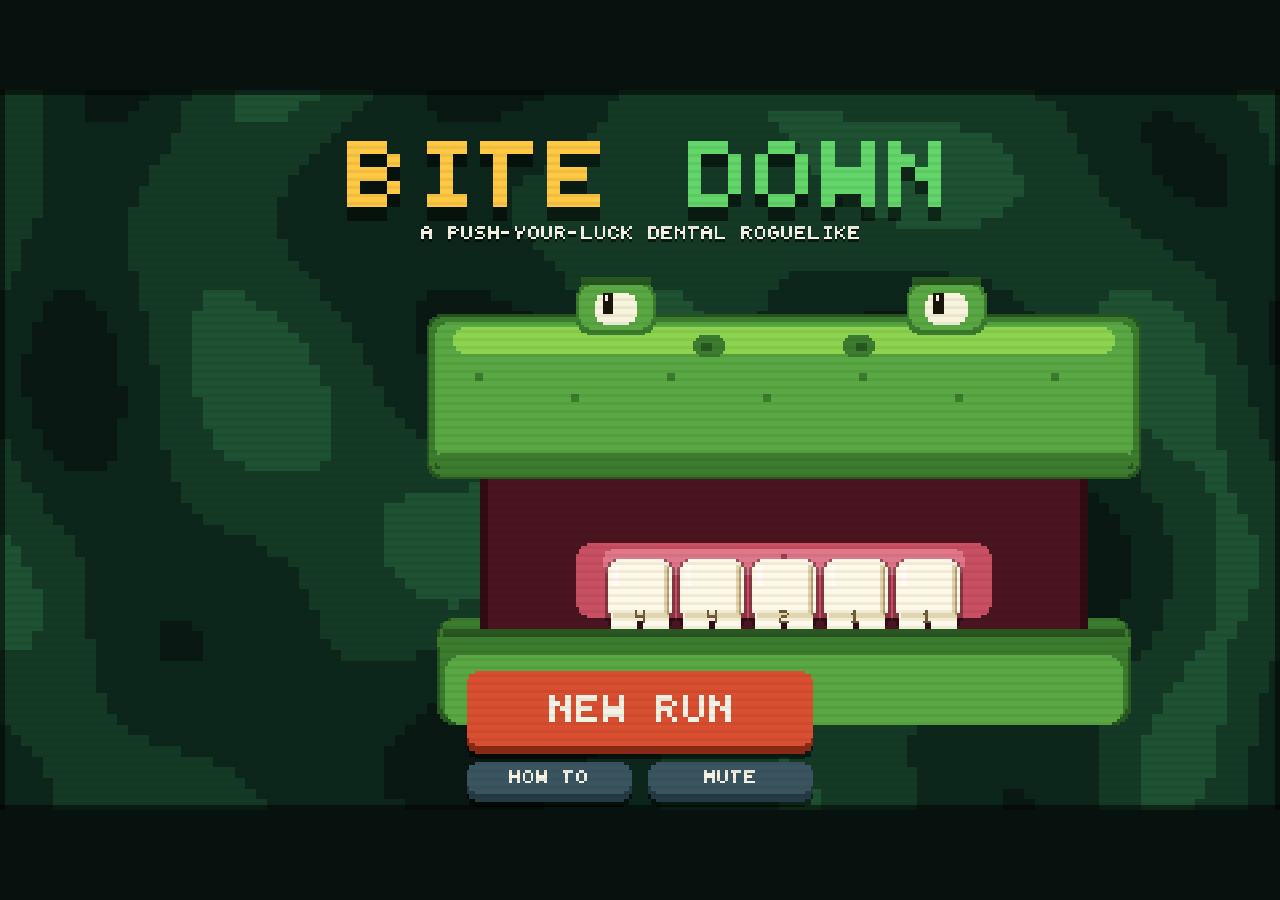
==== index.html @ 1cf37277 "Add Bite Down: push-your-luck croc-dentist roguelike (Balatro-style) Core game: click croc teeth for" ====
<!DOCTYPE html>
<html lang="en">
<head>
<meta charset="utf-8">
<title>BITE DOWN</title>
<meta name="viewport" content="width=device-width, initial-scale=1, maximum-scale=1, user-scalable=no">
<link rel="icon" href="data:image/svg+xml,<svg xmlns=%22http://www.w3.org/2000/svg%22 viewBox=%220 0 100 100%22><text y=%22.9em%22 font-size=%2290%22>🐊</text></svg>">
<style>
  html,body{margin:0;padding:0;height:100%;background:#07120e;overflow:hidden;}
  body{display:flex;align-items:center;justify-content:center;}
  canvas{image-rendering:pixelated;image-rendering:crisp-edges;display:block;}
  *{user-select:none;-webkit-user-select:none;touch-action:manipulation;}
</style>
</head>
<body>
<canvas id="game" width="480" height="270"></canvas>
<script src="game.js"></script>
</body>
</html>
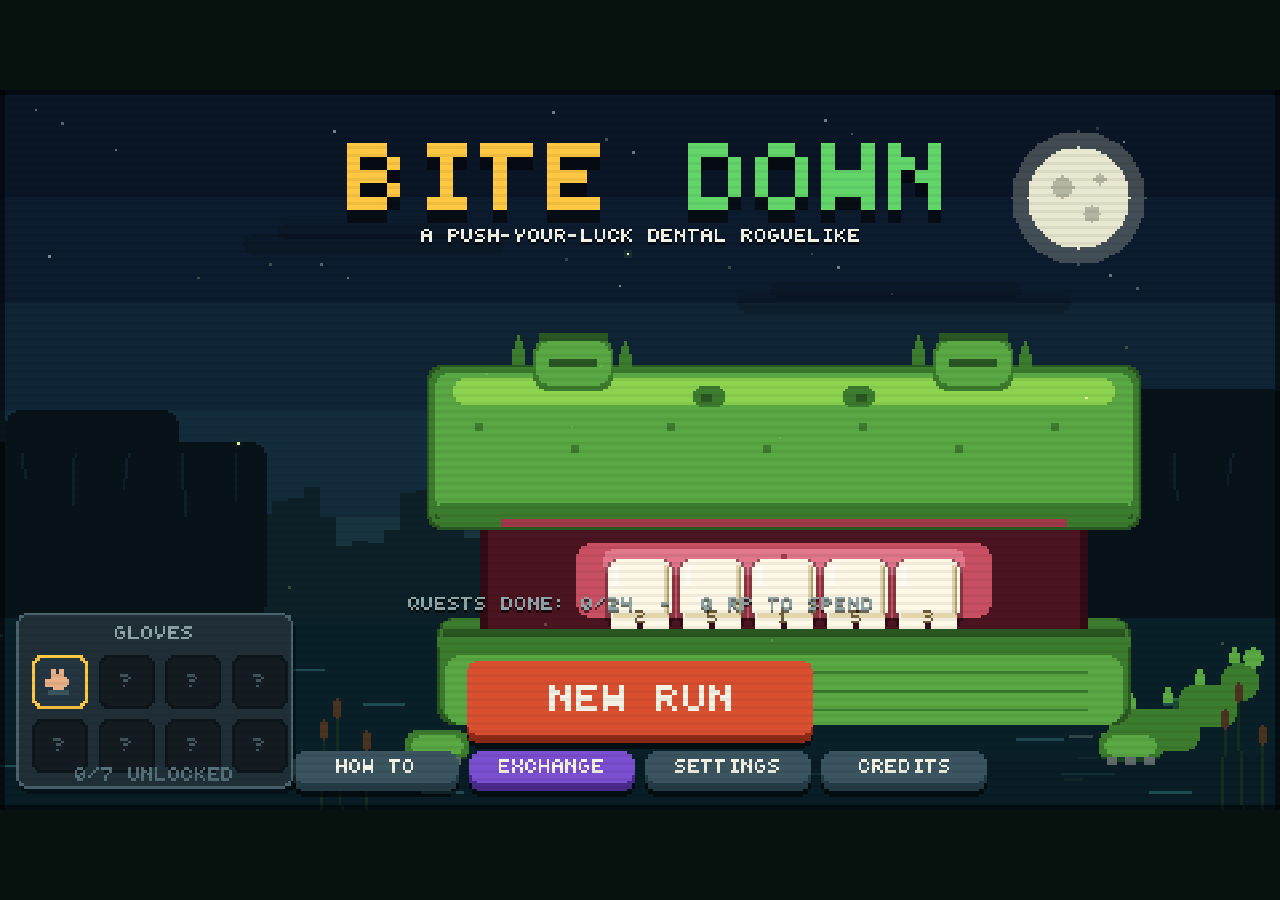
==== commit 5cdf53a8: "Fix mobile/iPad fullscreen: fill the screen, no zoom, auto-rotate portrait - fit() now uses visualVi" ====
--- a/index.html
+++ b/index.html
@@ -6,10 +6,9 @@
 <meta name="viewport" content="width=device-width, initial-scale=1, maximum-scale=1, user-scalable=no">
 <link rel="icon" href="data:image/svg+xml,<svg xmlns=%22http://www.w3.org/2000/svg%22 viewBox=%220 0 100 100%22><text y=%22.9em%22 font-size=%2290%22>🐊</text></svg>">
 <style>
-  html,body{margin:0;padding:0;height:100%;background:#07120e;overflow:hidden;}
-  body{display:flex;align-items:center;justify-content:center;}
-  canvas{image-rendering:pixelated;image-rendering:crisp-edges;display:block;}
-  *{user-select:none;-webkit-user-select:none;touch-action:manipulation;}
+  html,body{margin:0;padding:0;height:100%;height:100dvh;background:#07120e;overflow:hidden;position:fixed;inset:0;overscroll-behavior:none;}
+  canvas{image-rendering:pixelated;image-rendering:crisp-edges;display:block;position:fixed;left:50%;top:50%;transform:translate(-50%,-50%);transform-origin:center center;touch-action:none;}
+  *{user-select:none;-webkit-user-select:none;-webkit-touch-callout:none;}
 </style>
 </head>
 <body>
